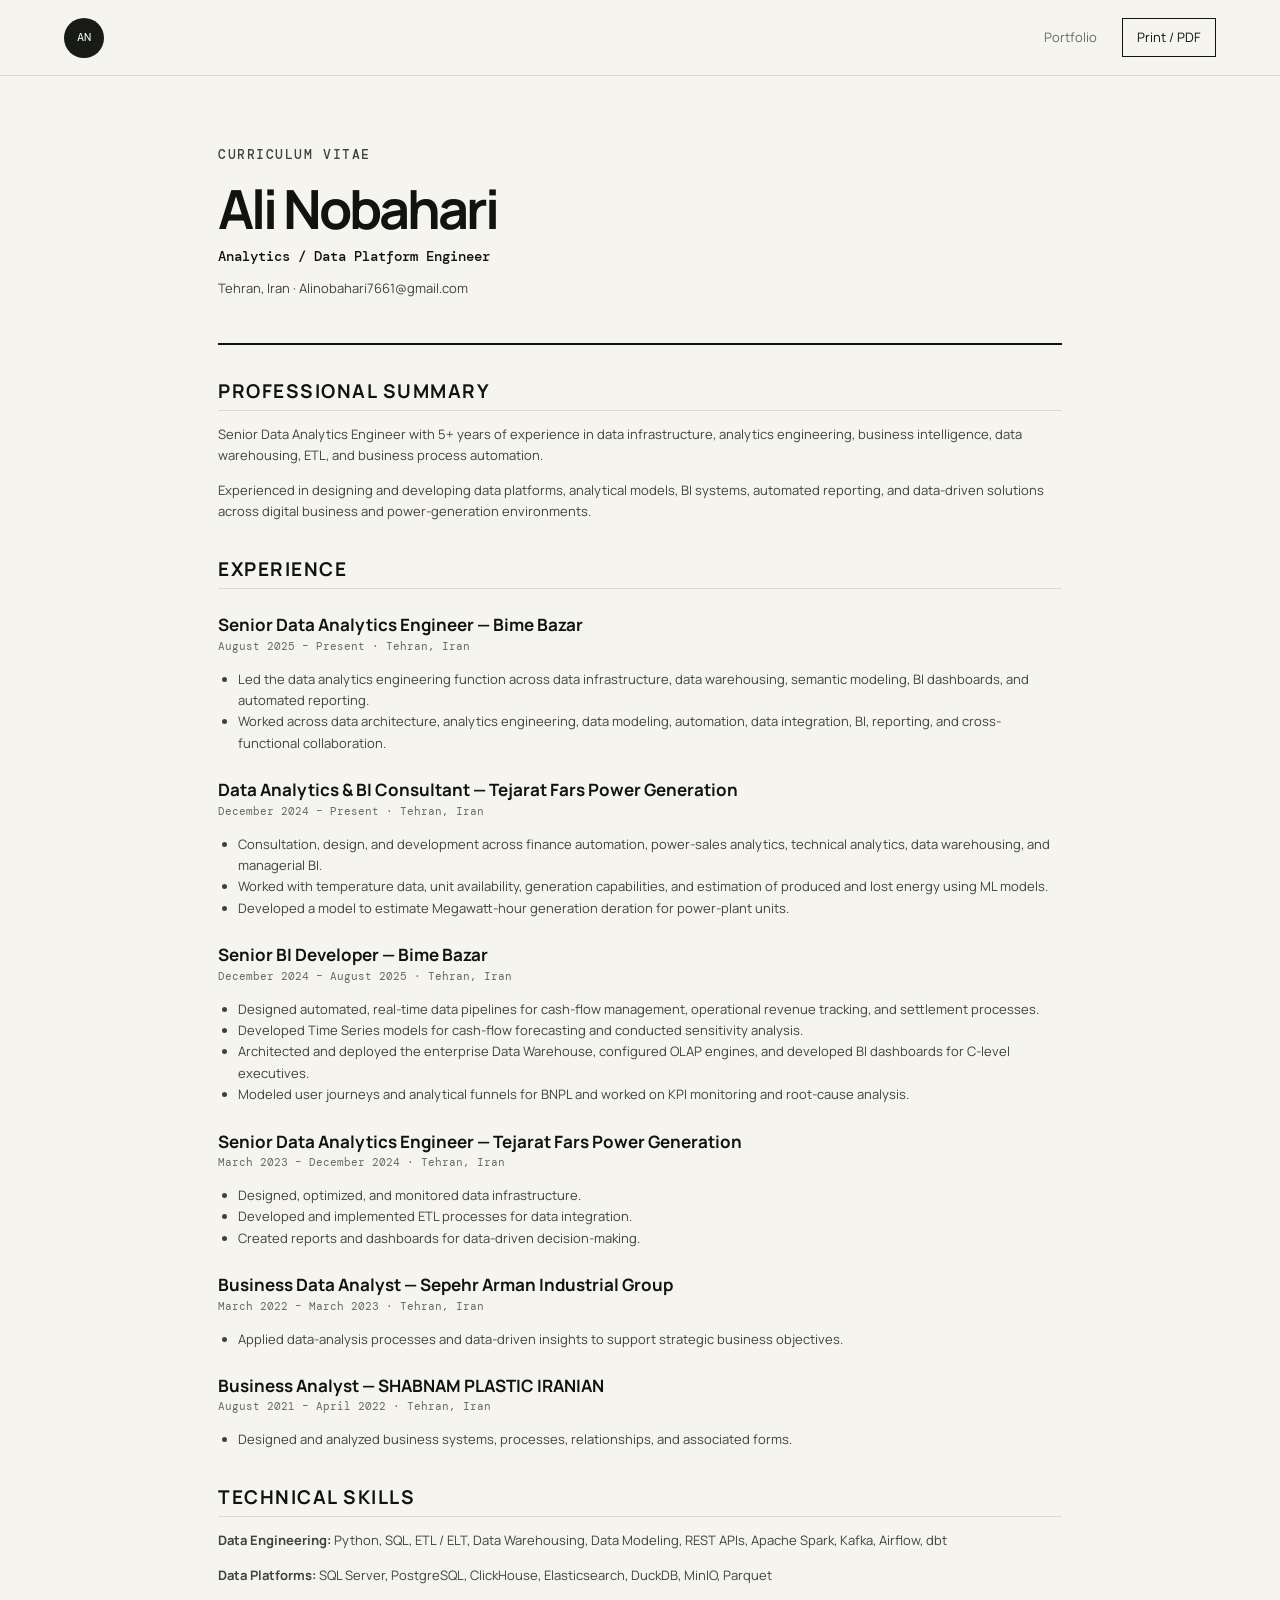
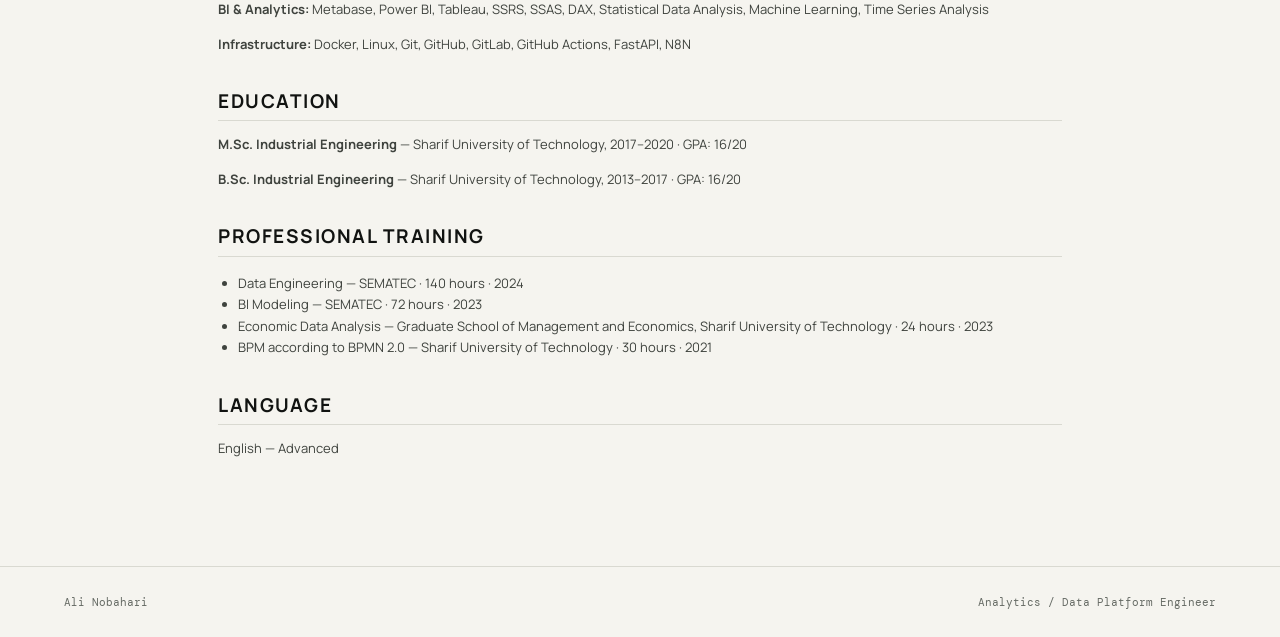
==== cv.html @ 68de4d78 "Add files via upload" ====
<!doctype html>
<html lang="en">
<head>
<meta charset="utf-8">
<meta name="viewport" content="width=device-width, initial-scale=1">
<title>Ali Nobahari — CV</title>
<link rel="stylesheet" href="styles.css">
<style>
.cv { max-width: 900px; margin: 0 auto; padding: 70px 28px; }
.cv-head { border-bottom: 2px solid #111311; padding-bottom: 30px; margin-bottom: 35px; }
.cv-head h1 { font-size: 54px; }
.cv-head .role { font: 500 14px "DM Mono", monospace; margin-top: 12px; }
.cv section { margin: 36px 0; }
.cv h2 { font-size: 19px; text-transform: uppercase; letter-spacing: .08em; border-bottom: 1px solid #d9d9d1; padding-bottom: 9px; }
.cv h3 { font-size: 17px; margin-bottom: 3px; }
.cv .meta { color: #666b65; font: 400 11px "DM Mono", monospace; }
.cv p, .cv li { font-size: 13px; color: #3f433e; }
.cv ul { padding-left: 20px; }
.cv .job { margin: 25px 0; }
.print { position: fixed; right: 24px; bottom: 24px; }
@media print {
  .nav, .print, footer { display:none !important; }
  body { background:white; }
  .cv { padding: 0; }
}
</style>
</head>
<body>
<header class="nav">
<a class="brand" href="index.html">AN</a>
<nav><a href="index.html">Portfolio</a><a class="nav-cta" href="#" onclick="window.print(); return false;">Print / PDF</a></nav>
</header>

<main class="cv">
<div class="cv-head">
  <p class="eyebrow">CURRICULUM VITAE</p>
  <h1>Ali Nobahari</h1>
  <div class="role">Analytics / Data Platform Engineer</div>
  <p>Tehran, Iran · <a href="mailto:Alinobahari7661@gmail.com">Alinobahari7661@gmail.com</a></p>
</div>

<section>
<h2>Professional Summary</h2>
<p>Senior Data Analytics Engineer with 5+ years of experience in data infrastructure, analytics engineering, business intelligence, data warehousing, ETL, and business process automation.</p>
<p>Experienced in designing and developing data platforms, analytical models, BI systems, automated reporting, and data-driven solutions across digital business and power-generation environments.</p>
</section>

<section>
<h2>Experience</h2>

<div class="job"><h3>Senior Data Analytics Engineer — Bime Bazar</h3><div class="meta">August 2025 – Present · Tehran, Iran</div>
<ul><li>Led the data analytics engineering function across data infrastructure, data warehousing, semantic modeling, BI dashboards, and automated reporting.</li><li>Worked across data architecture, analytics engineering, data modeling, automation, data integration, BI, reporting, and cross-functional collaboration.</li></ul></div>

<div class="job"><h3>Data Analytics & BI Consultant — Tejarat Fars Power Generation</h3><div class="meta">December 2024 – Present · Tehran, Iran</div>
<ul><li>Consultation, design, and development across finance automation, power-sales analytics, technical analytics, data warehousing, and managerial BI.</li><li>Worked with temperature data, unit availability, generation capabilities, and estimation of produced and lost energy using ML models.</li><li>Developed a model to estimate Megawatt-hour generation deration for power-plant units.</li></ul></div>

<div class="job"><h3>Senior BI Developer — Bime Bazar</h3><div class="meta">December 2024 – August 2025 · Tehran, Iran</div>
<ul><li>Designed automated, real-time data pipelines for cash-flow management, operational revenue tracking, and settlement processes.</li><li>Developed Time Series models for cash-flow forecasting and conducted sensitivity analysis.</li><li>Architected and deployed the enterprise Data Warehouse, configured OLAP engines, and developed BI dashboards for C-level executives.</li><li>Modeled user journeys and analytical funnels for BNPL and worked on KPI monitoring and root-cause analysis.</li></ul></div>

<div class="job"><h3>Senior Data Analytics Engineer — Tejarat Fars Power Generation</h3><div class="meta">March 2023 – December 2024 · Tehran, Iran</div>
<ul><li>Designed, optimized, and monitored data infrastructure.</li><li>Developed and implemented ETL processes for data integration.</li><li>Created reports and dashboards for data-driven decision-making.</li></ul></div>

<div class="job"><h3>Business Data Analyst — Sepehr Arman Industrial Group</h3><div class="meta">March 2022 – March 2023 · Tehran, Iran</div>
<ul><li>Applied data-analysis processes and data-driven insights to support strategic business objectives.</li></ul></div>

<div class="job"><h3>Business Analyst — SHABNAM PLASTIC IRANIAN</h3><div class="meta">August 2021 – April 2022 · Tehran, Iran</div>
<ul><li>Designed and analyzed business systems, processes, relationships, and associated forms.</li></ul></div>
</section>

<section>
<h2>Technical Skills</h2>
<p><strong>Data Engineering:</strong> Python, SQL, ETL / ELT, Data Warehousing, Data Modeling, REST APIs, Apache Spark, Kafka, Airflow, dbt</p>
<p><strong>Data Platforms:</strong> SQL Server, PostgreSQL, ClickHouse, Elasticsearch, DuckDB, MinIO, Parquet</p>
<p><strong>BI & Analytics:</strong> Metabase, Power BI, Tableau, SSRS, SSAS, DAX, Statistical Data Analysis, Machine Learning, Time Series Analysis</p>
<p><strong>Infrastructure:</strong> Docker, Linux, Git, GitHub, GitLab, GitHub Actions, FastAPI, N8N</p>
</section>

<section>
<h2>Education</h2>
<p><strong>M.Sc. Industrial Engineering</strong> — Sharif University of Technology, 2017–2020 · GPA: 16/20</p>
<p><strong>B.Sc. Industrial Engineering</strong> — Sharif University of Technology, 2013–2017 · GPA: 16/20</p>
</section>

<section>
<h2>Professional Training</h2>
<ul>
<li>Data Engineering — SEMATEC · 140 hours · 2024</li>
<li>BI Modeling — SEMATEC · 72 hours · 2023</li>
<li>Economic Data Analysis — Graduate School of Management and Economics, Sharif University of Technology · 24 hours · 2023</li>
<li>BPM according to BPMN 2.0 — Sharif University of Technology · 30 hours · 2021</li>
</ul>
</section>

<section>
<h2>Language</h2>
<p>English — Advanced</p>
</section>
</main>
<footer><span>Ali Nobahari</span><span>Analytics / Data Platform Engineer</span></footer>
</body>
</html>
---- styles.css ----
@import url('https://fonts.googleapis.com/css2?family=DM+Mono:wght@400;500&family=Manrope:wght@400;500;600;700;800&display=swap');

:root {
  --bg: #f5f4ef;
  --surface: #ffffff;
  --ink: #111311;
  --muted: #666b65;
  --line: #d9d9d1;
  --accent: #9dff00;
  --dark: #171a17;
  --max: 1160px;
}

* { box-sizing: border-box; }
html { scroll-behavior: smooth; }
body {
  margin: 0;
  color: var(--ink);
  background: var(--bg);
  font-family: "Manrope", system-ui, sans-serif;
  line-height: 1.65;
}
a { color: inherit; text-decoration: none; }
.nav {
  position: sticky;
  top: 0;
  z-index: 20;
  height: 76px;
  display: flex;
  align-items: center;
  justify-content: space-between;
  padding: 0 5vw;
  background: rgba(245,244,239,.9);
  backdrop-filter: blur(14px);
  border-bottom: 1px solid var(--line);
}
.brand {
  width: 40px; height: 40px; border-radius: 50%;
  display: grid; place-items: center;
  background: var(--dark); color: white;
  font-family: "DM Mono", monospace; font-size: 12px;
}
.nav nav { display: flex; gap: 25px; align-items: center; font-size: 13px; }
.nav nav a { color: var(--muted); }
.nav nav a:hover { color: var(--ink); }
.nav .nav-cta {
  padding: 8px 14px; border: 1px solid var(--ink); color: var(--ink);
}
.section { max-width: var(--max); margin: 0 auto; padding: 110px 28px; }
.hero {
  min-height: 720px;
  display: grid;
  grid-template-columns: 1.3fr .7fr;
  gap: 80px;
  align-items: center;
}
.eyebrow {
  margin: 0 0 18px;
  color: #6f756d;
  font: 500 11px/1.4 "DM Mono", monospace;
  letter-spacing: .12em;
}
h1 {
  max-width: 850px;
  margin: 0;
  font-size: clamp(44px, 6vw, 78px);
  line-height: .98;
  letter-spacing: -.055em;
}
h1 span {
  text-decoration: underline;
  text-decoration-thickness: 5px;
  text-decoration-color: var(--accent);
  text-underline-offset: 9px;
}
h2 {
  margin: 0;
  font-size: clamp(30px, 4vw, 48px);
  line-height: 1.08;
  letter-spacing: -.04em;
}
h3 { margin: 0 0 8px; line-height: 1.25; }
.lead {
  max-width: 720px;
  margin: 28px 0;
  color: var(--muted);
  font-size: 18px;
}
.hero-photo-wrap {
  justify-self: end;
  width: min(100%, 360px);
  position: relative;
}
.hero-photo-wrap:after {
  content: "";
  position: absolute;
  width: 70%;
  height: 70%;
  right: -25px;
  bottom: -25px;
  background: var(--accent);
  z-index: -1;
}
.hero-photo {
  width: 100%;
  display: block;
  filter: saturate(.92);
}
.actions { display: flex; gap: 12px; flex-wrap: wrap; }
.button {
  display: inline-flex; align-items: center; justify-content: center;
  min-height: 46px; padding: 0 20px;
  border: 1px solid var(--ink);
  font-size: 13px; font-weight: 700;
}
.button.primary { background: var(--dark); color: white; }
.button.secondary { background: transparent; }
.links {
  display: flex; gap: 10px; flex-wrap: wrap;
  margin-top: 28px;
  color: var(--muted);
  font: 400 12px "DM Mono", monospace;
}
.links a { text-decoration: underline; text-underline-offset: 4px; }

.intro-grid, .section-heading, .education {
  border-top: 1px solid var(--line);
}
.intro-grid {
  display: grid; grid-template-columns: 1fr 1fr; gap: 90px;
}
.body-copy { color: var(--muted); font-size: 16px; }
.body-copy p { margin-top: 0; margin-bottom: 22px; }

.section-heading {
  display: flex; justify-content: space-between; gap: 40px;
  padding-top: 35px; margin-bottom: 55px;
}
.section-heading > p { max-width: 300px; color: var(--muted); font-size: 13px; }

.project-grid {
  display: grid; grid-template-columns: repeat(2, 1fr); gap: 16px;
}
.project-card {
  min-height: 280px; padding: 30px;
  background: var(--surface);
  border: 1px solid var(--line);
  display: flex; flex-direction: column;
  transition: transform .2s ease, box-shadow .2s ease;
}
.project-card:hover {
  transform: translateY(-4px);
  box-shadow: 10px 10px 0 var(--accent);
}
.project-card.featured { grid-column: span 2; min-height: 330px; }
.project-number {
  margin-bottom: auto;
  font: 500 11px "DM Mono", monospace;
  color: var(--muted);
}
.project-card h3 { font-size: 25px; max-width: 650px; }
.project-card p { color: var(--muted); max-width: 700px; }
.tags { display: flex; flex-wrap: wrap; gap: 7px; margin-top: 12px; }
.tags span {
  padding: 5px 8px;
  border: 1px solid var(--line);
  font: 400 10px "DM Mono", monospace;
}
.project-meta {
  margin-top: auto;
  color: var(--muted);
  font: 400 11px "DM Mono", monospace;
}

.timeline { border-top: 1px solid var(--line); }
.timeline article {
  display: grid; grid-template-columns: 190px 1fr;
  gap: 45px; padding: 30px 0;
  border-bottom: 1px solid var(--line);
}
.timeline-date { font: 400 11px "DM Mono", monospace; color: var(--muted); }
.timeline p { margin: 5px 0 0; color: var(--muted); }
.timeline .company { color: var(--ink); font-size: 13px; }

.skill-grid {
  display: grid; grid-template-columns: repeat(2, 1fr); gap: 16px;
}
.skill-group {
  padding: 28px; border: 1px solid var(--line); background: var(--surface);
}
.skill-group p { color: var(--muted); margin-bottom: 0; }

.education { display: grid; grid-template-columns: 1fr 1fr; gap: 16px; }
.edu-card { padding: 35px; background: var(--dark); color: white; }
.edu-card .eyebrow { color: #aeb5aa; }
.edu-row {
  display: flex; justify-content: space-between; gap: 20px;
  padding: 18px 0; border-top: 1px solid #363b36;
  font-size: 14px;
}
.edu-row span { color: #aeb5aa; font: 400 11px "DM Mono", monospace; }
.clean-list { padding: 0; margin: 0; list-style: none; color: #d2d6d0; }
.clean-list li { padding: 12px 0; border-bottom: 1px solid #363b36; }

.contact {
  text-align: center;
  border-top: 1px solid var(--line);
}
.contact h2 { max-width: 720px; margin: 0 auto 25px; }
.email-link {
  display: inline-block;
  margin-bottom: 30px;
  font: 500 14px "DM Mono", monospace;
  text-decoration: underline;
  text-underline-offset: 5px;
}
.contact .actions { justify-content: center; }

footer {
  display: flex; justify-content: space-between;
  padding: 28px 5vw;
  border-top: 1px solid var(--line);
  color: var(--muted);
  font: 400 11px "DM Mono", monospace;
}

@media (max-width: 800px) {
  .nav { height: 64px; }
  .nav nav a:not(.nav-cta) { display: none; }
  .section { padding: 75px 20px; }
  .hero { min-height: auto; grid-template-columns: 1fr; gap: 50px; }
  .hero-photo-wrap { justify-self: start; width: min(75vw, 300px); }
  .intro-grid, .education { grid-template-columns: 1fr; gap: 40px; }
  .project-grid, .skill-grid { grid-template-columns: 1fr; }
  .project-card.featured { grid-column: span 1; }
  .section-heading { display: block; }
  .section-heading > p { margin-top: 20px; }
  .timeline article { grid-template-columns: 1fr; gap: 10px; }
  footer { flex-direction: column; gap: 8px; }
}
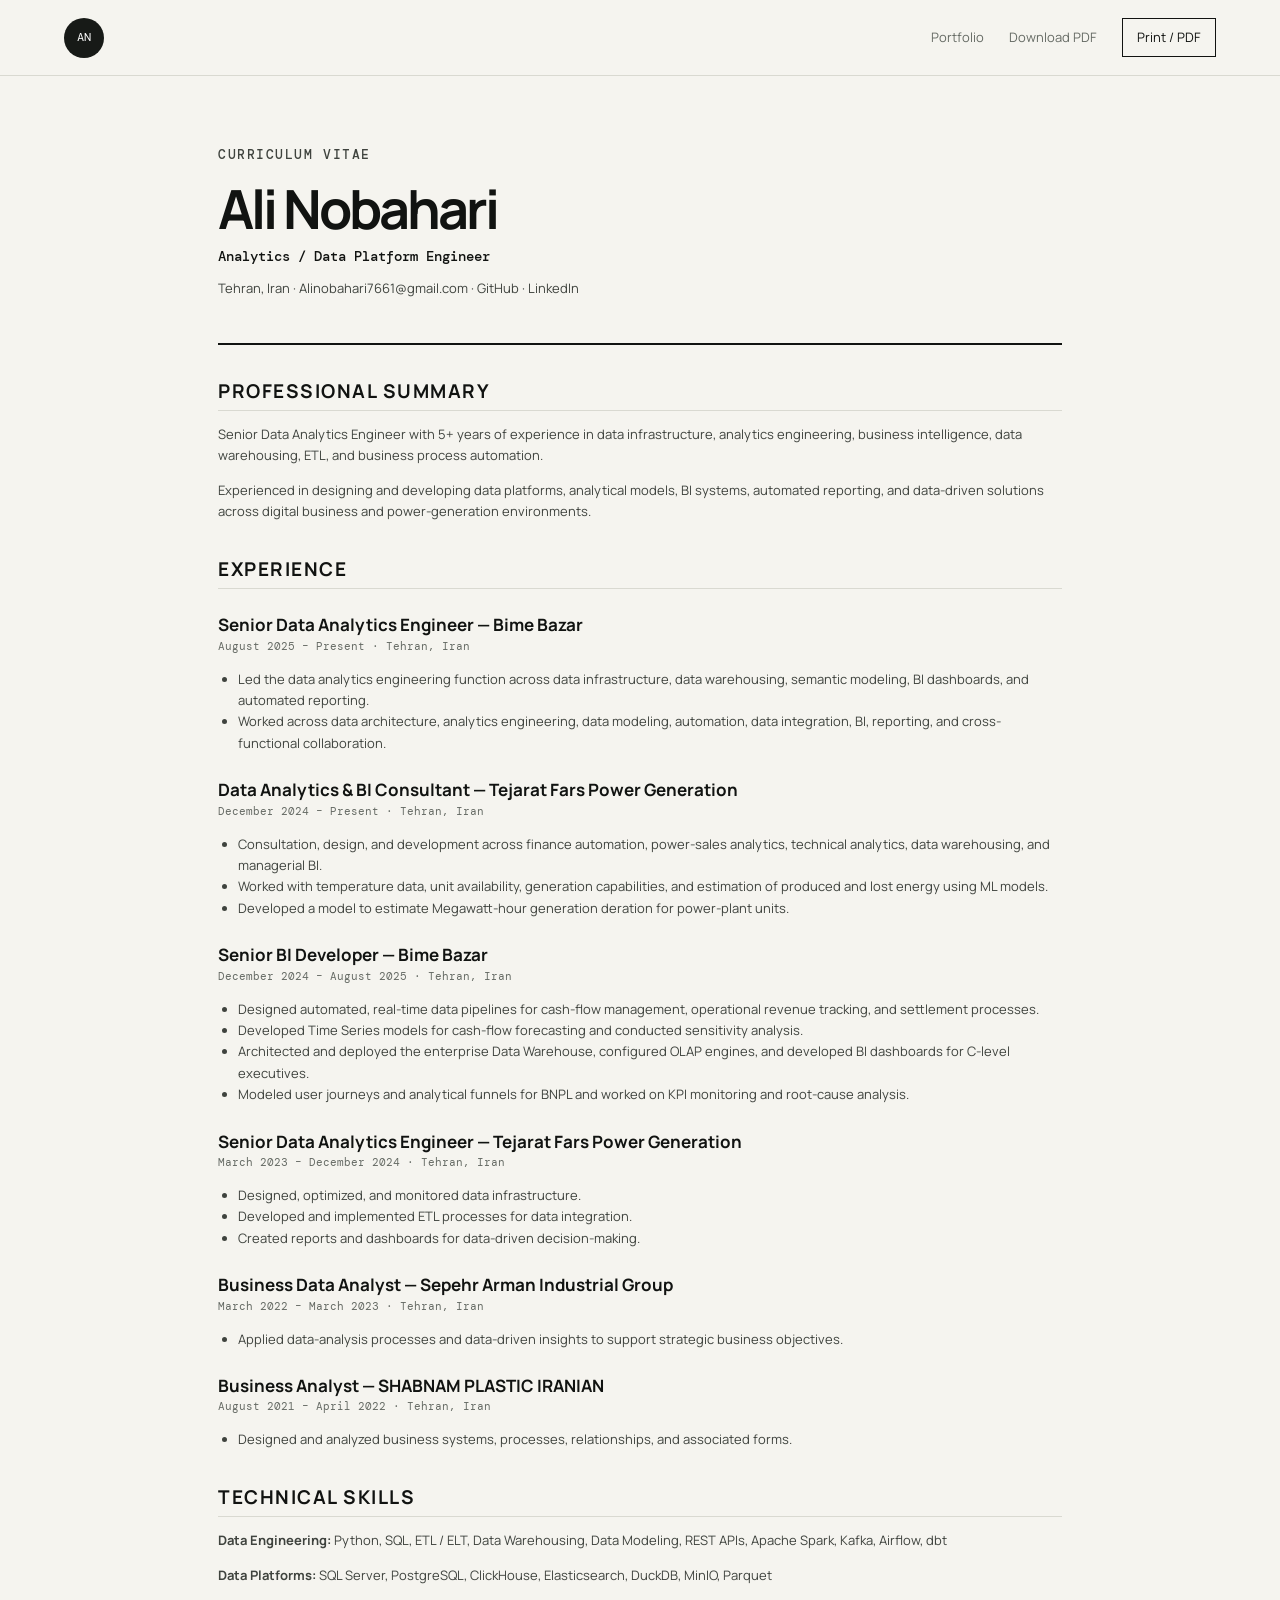
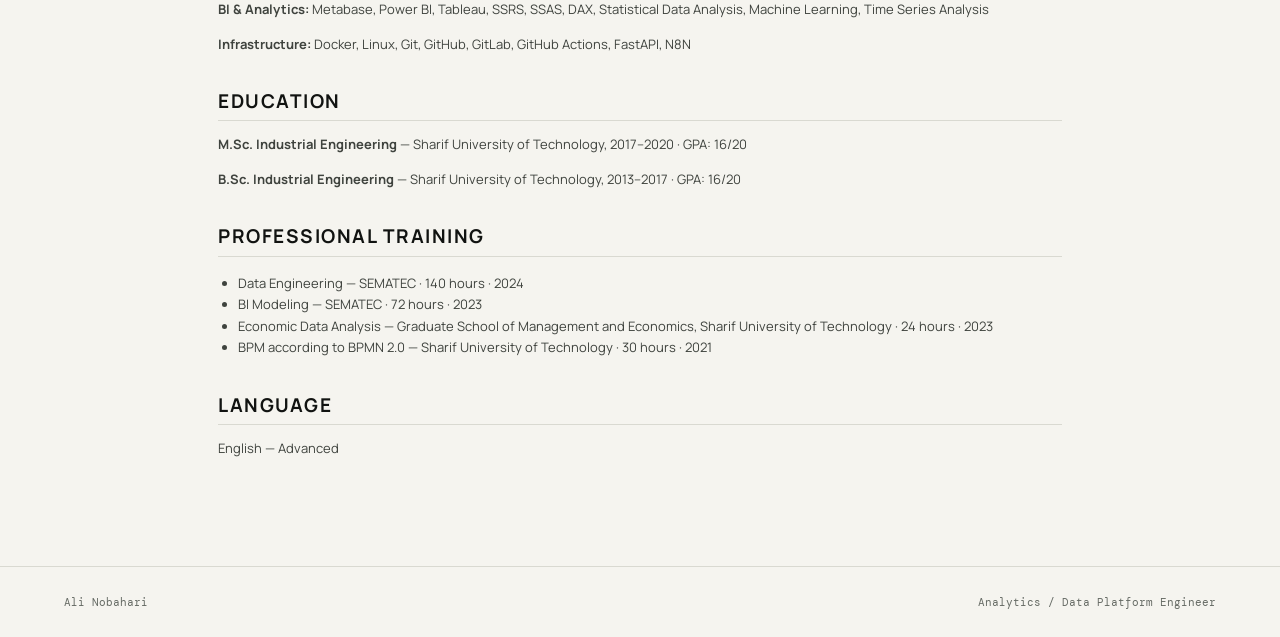
==== commit 3677e2f8: "Enrich the GitHub Pages portfolio with work photos, SEO, and real profile links. Co-authored-by: Cur" ====
--- a/cv.html
+++ b/cv.html
@@ -4,6 +4,14 @@
 <meta charset="utf-8">
 <meta name="viewport" content="width=device-width, initial-scale=1">
 <title>Ali Nobahari — CV</title>
+<meta name="description" content="Curriculum vitae of Ali Nobahari, Analytics / Data Platform Engineer.">
+<link rel="canonical" href="https://alinobahari7661.github.io/portfolio/cv.html">
+<link rel="icon" href="assets/favicon.svg" type="image/svg+xml">
+<meta property="og:type" content="website">
+<meta property="og:title" content="Ali Nobahari — CV">
+<meta property="og:description" content="Curriculum vitae of Ali Nobahari, Analytics / Data Platform Engineer.">
+<meta property="og:url" content="https://alinobahari7661.github.io/portfolio/cv.html">
+<meta property="og:image" content="https://alinobahari7661.github.io/portfolio/assets/og-image.jpg">
 <link rel="stylesheet" href="styles.css">
 <style>
 .cv { max-width: 900px; margin: 0 auto; padding: 70px 28px; }
@@ -28,7 +36,11 @@
 <body>
 <header class="nav">
 <a class="brand" href="index.html">AN</a>
-<nav><a href="index.html">Portfolio</a><a class="nav-cta" href="#" onclick="window.print(); return false;">Print / PDF</a></nav>
+<nav>
+  <a href="index.html">Portfolio</a>
+  <a href="assets/ali-nobahari-cv.pdf" download>Download PDF</a>
+  <a class="nav-cta" href="#" onclick="window.print(); return false;">Print / PDF</a>
+</nav>
 </header>
 
 <main class="cv">
@@ -36,7 +48,7 @@
   <p class="eyebrow">CURRICULUM VITAE</p>
   <h1>Ali Nobahari</h1>
   <div class="role">Analytics / Data Platform Engineer</div>
-  <p>Tehran, Iran · <a href="mailto:Alinobahari7661@gmail.com">Alinobahari7661@gmail.com</a></p>
+  <p>Tehran, Iran · <a href="mailto:Alinobahari7661@gmail.com">Alinobahari7661@gmail.com</a> · <a href="https://github.com/alinobahari7661" target="_blank" rel="noopener">GitHub</a> · <a href="https://www.linkedin.com/in/ali-nobahari-025032a6" target="_blank" rel="noopener">LinkedIn</a></p>
 </div>
 
 <section>
--- a/styles.css
+++ b/styles.css
@@ -152,7 +152,31 @@
   transform: translateY(-4px);
   box-shadow: 10px 10px 0 var(--accent);
 }
-.project-card.featured { grid-column: span 2; min-height: 330px; }
+.project-card.featured {
+  grid-column: span 2;
+  min-height: 330px;
+  display: grid;
+  grid-template-columns: 1.05fr 1fr;
+  gap: 0;
+  padding: 0;
+  overflow: hidden;
+}
+.featured-media {
+  min-height: 280px;
+  background: var(--dark);
+}
+.featured-media img {
+  width: 100%;
+  height: 100%;
+  object-fit: cover;
+  display: block;
+  filter: saturate(.9);
+}
+.featured-copy {
+  padding: 30px;
+  display: flex;
+  flex-direction: column;
+}
 .project-number {
   margin-bottom: auto;
   font: 500 11px "DM Mono", monospace;
@@ -160,6 +184,12 @@
 }
 .project-card h3 { font-size: 25px; max-width: 650px; }
 .project-card p { color: var(--muted); max-width: 700px; }
+.timeline ul {
+  margin: 10px 0 0;
+  padding-left: 18px;
+  color: var(--muted);
+}
+.timeline li { margin: 6px 0; }
 .tags { display: flex; flex-wrap: wrap; gap: 7px; margin-top: 12px; }
 .tags span {
   padding: 5px 8px;
@@ -232,7 +262,11 @@
   .hero-photo-wrap { justify-self: start; width: min(75vw, 300px); }
   .intro-grid, .education { grid-template-columns: 1fr; gap: 40px; }
   .project-grid, .skill-grid { grid-template-columns: 1fr; }
-  .project-card.featured { grid-column: span 1; }
+  .project-card.featured {
+    grid-column: span 1;
+    grid-template-columns: 1fr;
+  }
+  .featured-media { min-height: 200px; max-height: 220px; }
   .section-heading { display: block; }
   .section-heading > p { margin-top: 20px; }
   .timeline article { grid-template-columns: 1fr; gap: 10px; }
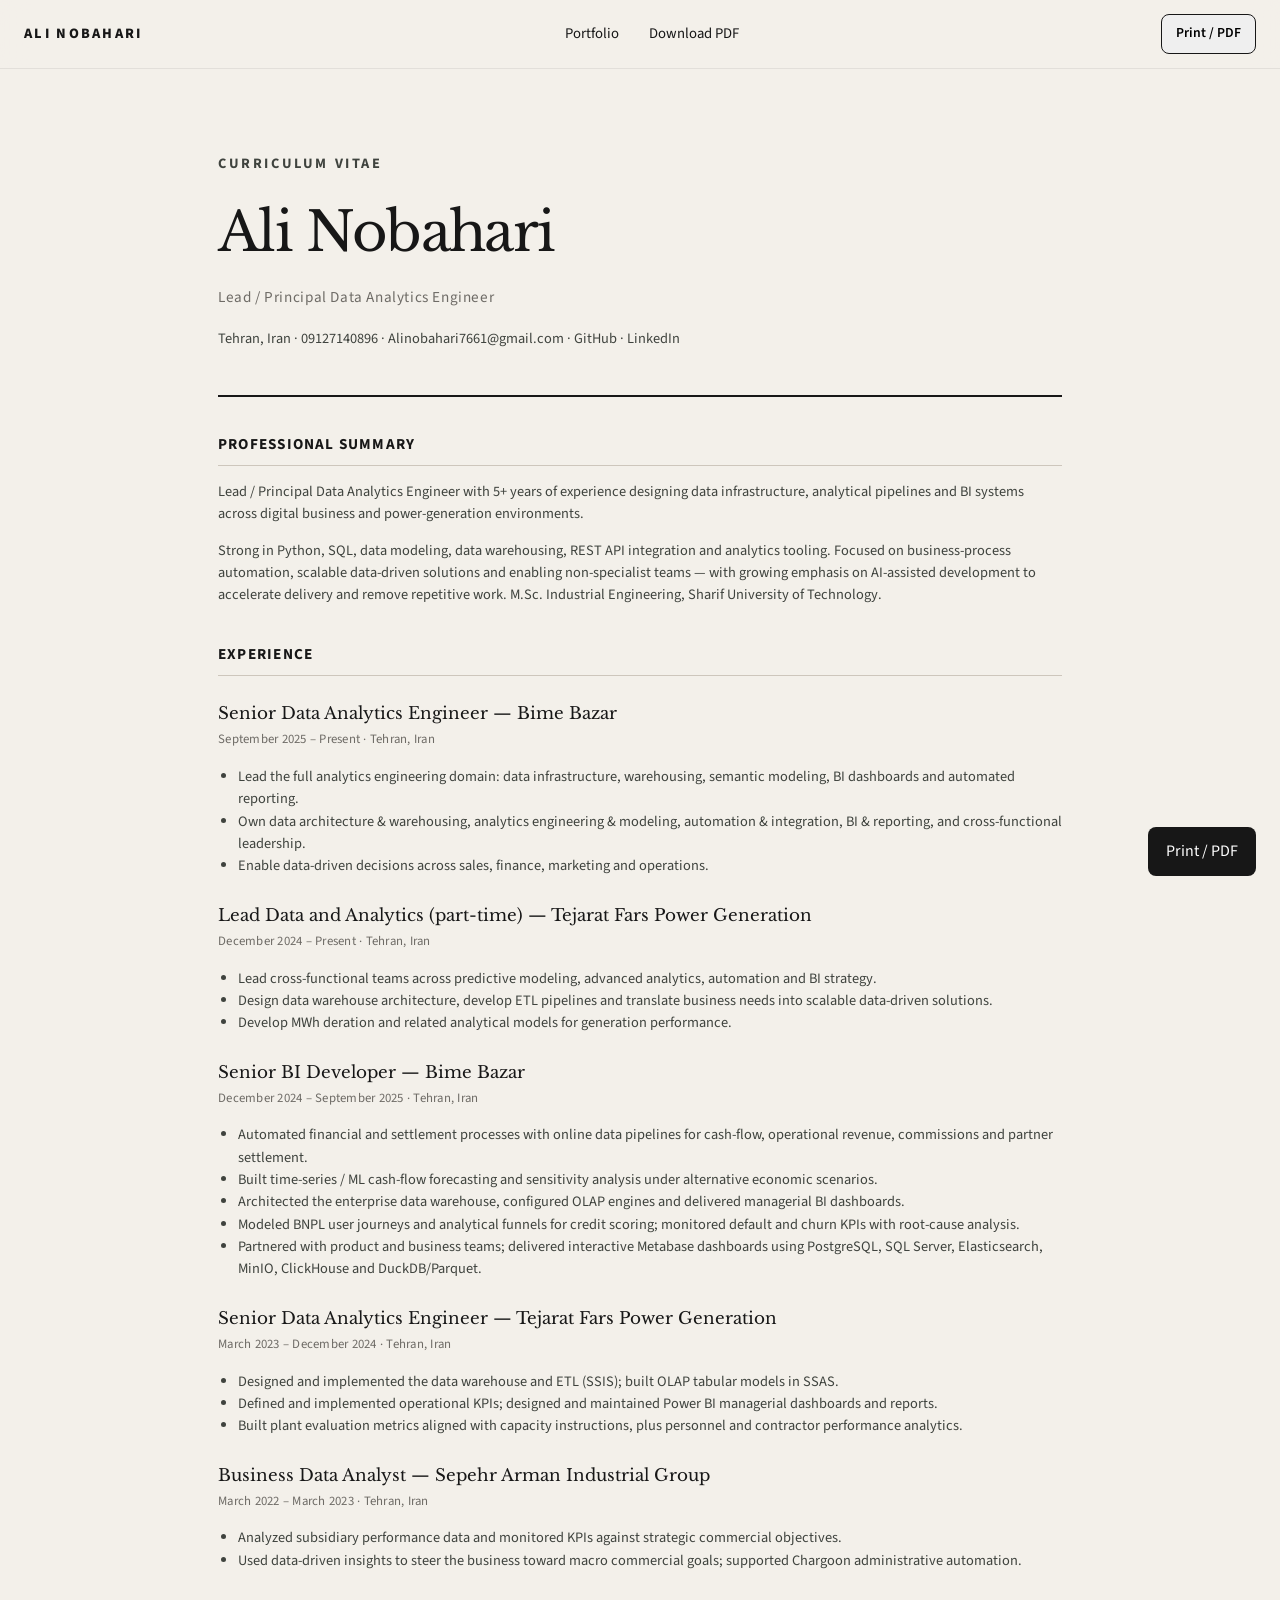
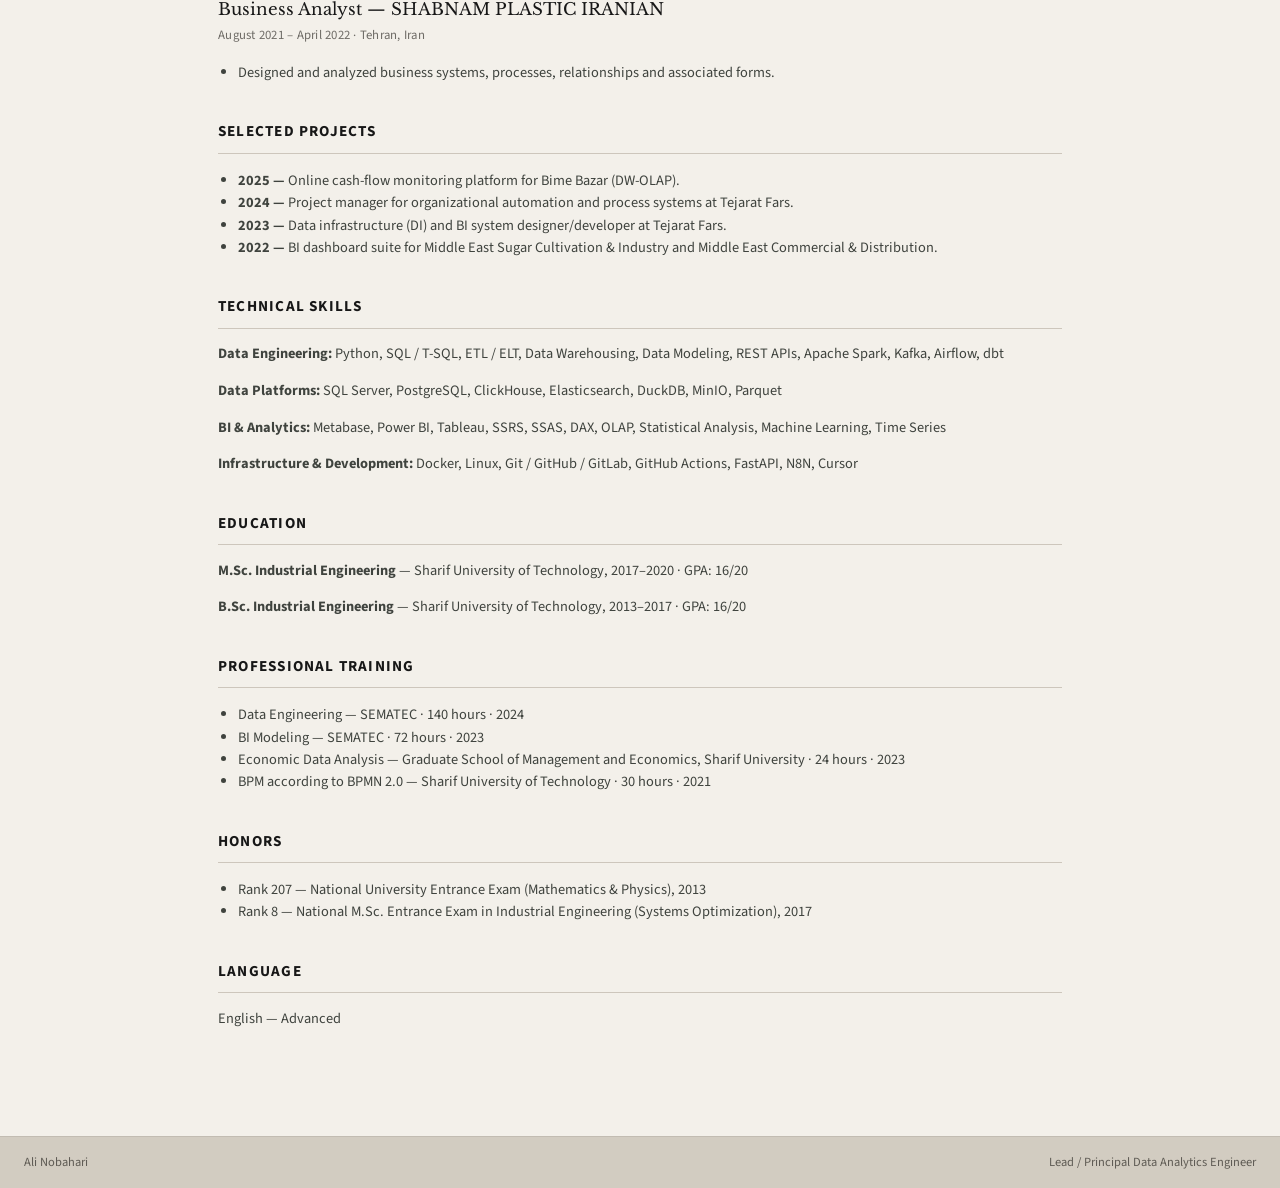
==== commit 65e503bc: "Redesign portfolio like Nima's site and sync Lead/Principal CV content. EOF  Co-authored-by: Cursor " ====
--- a/cv.html
+++ b/cv.html
@@ -1,90 +1,124 @@
-<!doctype html>
+<!DOCTYPE html>
 <html lang="en">
 <head>
 <meta charset="utf-8">
 <meta name="viewport" content="width=device-width, initial-scale=1">
 <title>Ali Nobahari — CV</title>
-<meta name="description" content="Curriculum vitae of Ali Nobahari, Analytics / Data Platform Engineer.">
+<meta name="description" content="Curriculum vitae of Ali Nobahari, Lead / Principal Data Analytics Engineer.">
 <link rel="canonical" href="https://alinobahari7661.github.io/portfolio/cv.html">
 <link rel="icon" href="assets/favicon.svg" type="image/svg+xml">
 <meta property="og:type" content="website">
 <meta property="og:title" content="Ali Nobahari — CV">
-<meta property="og:description" content="Curriculum vitae of Ali Nobahari, Analytics / Data Platform Engineer.">
+<meta property="og:description" content="Curriculum vitae of Ali Nobahari, Lead / Principal Data Analytics Engineer.">
 <meta property="og:url" content="https://alinobahari7661.github.io/portfolio/cv.html">
 <meta property="og:image" content="https://alinobahari7661.github.io/portfolio/assets/og-image.jpg">
-<link rel="stylesheet" href="styles.css">
-<style>
-.cv { max-width: 900px; margin: 0 auto; padding: 70px 28px; }
-.cv-head { border-bottom: 2px solid #111311; padding-bottom: 30px; margin-bottom: 35px; }
-.cv-head h1 { font-size: 54px; }
-.cv-head .role { font: 500 14px "DM Mono", monospace; margin-top: 12px; }
-.cv section { margin: 36px 0; }
-.cv h2 { font-size: 19px; text-transform: uppercase; letter-spacing: .08em; border-bottom: 1px solid #d9d9d1; padding-bottom: 9px; }
-.cv h3 { font-size: 17px; margin-bottom: 3px; }
-.cv .meta { color: #666b65; font: 400 11px "DM Mono", monospace; }
-.cv p, .cv li { font-size: 13px; color: #3f433e; }
-.cv ul { padding-left: 20px; }
-.cv .job { margin: 25px 0; }
-.print { position: fixed; right: 24px; bottom: 24px; }
-@media print {
-  .nav, .print, footer { display:none !important; }
-  body { background:white; }
-  .cv { padding: 0; }
-}
-</style>
+<link rel="stylesheet" href="styles.css?v=20261030">
 </head>
 <body>
-<header class="nav">
-<a class="brand" href="index.html">AN</a>
-<nav>
-  <a href="index.html">Portfolio</a>
-  <a href="assets/ali-nobahari-cv.pdf" download>Download PDF</a>
-  <a class="nav-cta" href="#" onclick="window.print(); return false;">Print / PDF</a>
-</nav>
+<header>
+  <div class="wrap nav">
+    <a class="brand" href="index.html">ALI NOBAHARI</a>
+    <nav class="nav-middle">
+      <a href="index.html">Portfolio</a>
+      <a href="assets/ali-nobahari-cv.pdf" download>Download PDF</a>
+    </nav>
+    <button class="nav-cta" type="button" onclick="window.print()">Print / PDF</button>
+  </div>
 </header>
 
 <main class="cv">
 <div class="cv-head">
   <p class="eyebrow">CURRICULUM VITAE</p>
   <h1>Ali Nobahari</h1>
-  <div class="role">Analytics / Data Platform Engineer</div>
-  <p>Tehran, Iran · <a href="mailto:Alinobahari7661@gmail.com">Alinobahari7661@gmail.com</a> · <a href="https://github.com/alinobahari7661" target="_blank" rel="noopener">GitHub</a> · <a href="https://www.linkedin.com/in/ali-nobahari-025032a6" target="_blank" rel="noopener">LinkedIn</a></p>
+  <div class="role">Lead / Principal Data Analytics Engineer</div>
+  <p>Tehran, Iran · <a href="tel:+989127140896">09127140896</a> · <a href="mailto:Alinobahari7661@gmail.com">Alinobahari7661@gmail.com</a> · <a href="https://github.com/alinobahari7661" target="_blank" rel="noopener">GitHub</a> · <a href="https://www.linkedin.com/in/ali-nobahari-025032a6" target="_blank" rel="noopener">LinkedIn</a></p>
 </div>
 
 <section>
 <h2>Professional Summary</h2>
-<p>Senior Data Analytics Engineer with 5+ years of experience in data infrastructure, analytics engineering, business intelligence, data warehousing, ETL, and business process automation.</p>
-<p>Experienced in designing and developing data platforms, analytical models, BI systems, automated reporting, and data-driven solutions across digital business and power-generation environments.</p>
+<p>Lead / Principal Data Analytics Engineer with 5+ years of experience designing data infrastructure, analytical pipelines and BI systems across digital business and power-generation environments.</p>
+<p>Strong in Python, SQL, data modeling, data warehousing, REST API integration and analytics tooling. Focused on business-process automation, scalable data-driven solutions and enabling non-specialist teams — with growing emphasis on AI-assisted development to accelerate delivery and remove repetitive work. M.Sc. Industrial Engineering, Sharif University of Technology.</p>
 </section>
 
 <section>
 <h2>Experience</h2>
 
-<div class="job"><h3>Senior Data Analytics Engineer — Bime Bazar</h3><div class="meta">August 2025 – Present · Tehran, Iran</div>
-<ul><li>Led the data analytics engineering function across data infrastructure, data warehousing, semantic modeling, BI dashboards, and automated reporting.</li><li>Worked across data architecture, analytics engineering, data modeling, automation, data integration, BI, reporting, and cross-functional collaboration.</li></ul></div>
+<div class="job">
+  <h3>Senior Data Analytics Engineer — Bime Bazar</h3>
+  <div class="meta">September 2025 – Present · Tehran, Iran</div>
+  <ul>
+    <li>Lead the full analytics engineering domain: data infrastructure, warehousing, semantic modeling, BI dashboards and automated reporting.</li>
+    <li>Own data architecture &amp; warehousing, analytics engineering &amp; modeling, automation &amp; integration, BI &amp; reporting, and cross-functional leadership.</li>
+    <li>Enable data-driven decisions across sales, finance, marketing and operations.</li>
+  </ul>
+</div>
 
-<div class="job"><h3>Data Analytics & BI Consultant — Tejarat Fars Power Generation</h3><div class="meta">December 2024 – Present · Tehran, Iran</div>
-<ul><li>Consultation, design, and development across finance automation, power-sales analytics, technical analytics, data warehousing, and managerial BI.</li><li>Worked with temperature data, unit availability, generation capabilities, and estimation of produced and lost energy using ML models.</li><li>Developed a model to estimate Megawatt-hour generation deration for power-plant units.</li></ul></div>
+<div class="job">
+  <h3>Lead Data and Analytics (part-time) — Tejarat Fars Power Generation</h3>
+  <div class="meta">December 2024 – Present · Tehran, Iran</div>
+  <ul>
+    <li>Lead cross-functional teams across predictive modeling, advanced analytics, automation and BI strategy.</li>
+    <li>Design data warehouse architecture, develop ETL pipelines and translate business needs into scalable data-driven solutions.</li>
+    <li>Develop MWh deration and related analytical models for generation performance.</li>
+  </ul>
+</div>
 
-<div class="job"><h3>Senior BI Developer — Bime Bazar</h3><div class="meta">December 2024 – August 2025 · Tehran, Iran</div>
-<ul><li>Designed automated, real-time data pipelines for cash-flow management, operational revenue tracking, and settlement processes.</li><li>Developed Time Series models for cash-flow forecasting and conducted sensitivity analysis.</li><li>Architected and deployed the enterprise Data Warehouse, configured OLAP engines, and developed BI dashboards for C-level executives.</li><li>Modeled user journeys and analytical funnels for BNPL and worked on KPI monitoring and root-cause analysis.</li></ul></div>
+<div class="job">
+  <h3>Senior BI Developer — Bime Bazar</h3>
+  <div class="meta">December 2024 – September 2025 · Tehran, Iran</div>
+  <ul>
+    <li>Automated financial and settlement processes with online data pipelines for cash-flow, operational revenue, commissions and partner settlement.</li>
+    <li>Built time-series / ML cash-flow forecasting and sensitivity analysis under alternative economic scenarios.</li>
+    <li>Architected the enterprise data warehouse, configured OLAP engines and delivered managerial BI dashboards.</li>
+    <li>Modeled BNPL user journeys and analytical funnels for credit scoring; monitored default and churn KPIs with root-cause analysis.</li>
+    <li>Partnered with product and business teams; delivered interactive Metabase dashboards using PostgreSQL, SQL Server, Elasticsearch, MinIO, ClickHouse and DuckDB/Parquet.</li>
+  </ul>
+</div>
 
-<div class="job"><h3>Senior Data Analytics Engineer — Tejarat Fars Power Generation</h3><div class="meta">March 2023 – December 2024 · Tehran, Iran</div>
-<ul><li>Designed, optimized, and monitored data infrastructure.</li><li>Developed and implemented ETL processes for data integration.</li><li>Created reports and dashboards for data-driven decision-making.</li></ul></div>
+<div class="job">
+  <h3>Senior Data Analytics Engineer — Tejarat Fars Power Generation</h3>
+  <div class="meta">March 2023 – December 2024 · Tehran, Iran</div>
+  <ul>
+    <li>Designed and implemented the data warehouse and ETL (SSIS); built OLAP tabular models in SSAS.</li>
+    <li>Defined and implemented operational KPIs; designed and maintained Power BI managerial dashboards and reports.</li>
+    <li>Built plant evaluation metrics aligned with capacity instructions, plus personnel and contractor performance analytics.</li>
+  </ul>
+</div>
 
-<div class="job"><h3>Business Data Analyst — Sepehr Arman Industrial Group</h3><div class="meta">March 2022 – March 2023 · Tehran, Iran</div>
-<ul><li>Applied data-analysis processes and data-driven insights to support strategic business objectives.</li></ul></div>
+<div class="job">
+  <h3>Business Data Analyst — Sepehr Arman Industrial Group</h3>
+  <div class="meta">March 2022 – March 2023 · Tehran, Iran</div>
+  <ul>
+    <li>Analyzed subsidiary performance data and monitored KPIs against strategic commercial objectives.</li>
+    <li>Used data-driven insights to steer the business toward macro commercial goals; supported Chargoon administrative automation.</li>
+  </ul>
+</div>
 
-<div class="job"><h3>Business Analyst — SHABNAM PLASTIC IRANIAN</h3><div class="meta">August 2021 – April 2022 · Tehran, Iran</div>
-<ul><li>Designed and analyzed business systems, processes, relationships, and associated forms.</li></ul></div>
+<div class="job">
+  <h3>Business Analyst — SHABNAM PLASTIC IRANIAN</h3>
+  <div class="meta">August 2021 – April 2022 · Tehran, Iran</div>
+  <ul>
+    <li>Designed and analyzed business systems, processes, relationships and associated forms.</li>
+  </ul>
+</div>
+</section>
+
+<section>
+<h2>Selected Projects</h2>
+<ul>
+<li><strong>2025 —</strong> Online cash-flow monitoring platform for Bime Bazar (DW-OLAP).</li>
+<li><strong>2024 —</strong> Project manager for organizational automation and process systems at Tejarat Fars.</li>
+<li><strong>2023 —</strong> Data infrastructure (DI) and BI system designer/developer at Tejarat Fars.</li>
+<li><strong>2022 —</strong> BI dashboard suite for Middle East Sugar Cultivation &amp; Industry and Middle East Commercial &amp; Distribution.</li>
+</ul>
 </section>
 
 <section>
 <h2>Technical Skills</h2>
-<p><strong>Data Engineering:</strong> Python, SQL, ETL / ELT, Data Warehousing, Data Modeling, REST APIs, Apache Spark, Kafka, Airflow, dbt</p>
+<p><strong>Data Engineering:</strong> Python, SQL / T-SQL, ETL / ELT, Data Warehousing, Data Modeling, REST APIs, Apache Spark, Kafka, Airflow, dbt</p>
 <p><strong>Data Platforms:</strong> SQL Server, PostgreSQL, ClickHouse, Elasticsearch, DuckDB, MinIO, Parquet</p>
-<p><strong>BI & Analytics:</strong> Metabase, Power BI, Tableau, SSRS, SSAS, DAX, Statistical Data Analysis, Machine Learning, Time Series Analysis</p>
-<p><strong>Infrastructure:</strong> Docker, Linux, Git, GitHub, GitLab, GitHub Actions, FastAPI, N8N</p>
+<p><strong>BI &amp; Analytics:</strong> Metabase, Power BI, Tableau, SSRS, SSAS, DAX, OLAP, Statistical Analysis, Machine Learning, Time Series</p>
+<p><strong>Infrastructure &amp; Development:</strong> Docker, Linux, Git / GitHub / GitLab, GitHub Actions, FastAPI, N8N, Cursor</p>
 </section>
 
 <section>
@@ -98,8 +132,16 @@
 <ul>
 <li>Data Engineering — SEMATEC · 140 hours · 2024</li>
 <li>BI Modeling — SEMATEC · 72 hours · 2023</li>
-<li>Economic Data Analysis — Graduate School of Management and Economics, Sharif University of Technology · 24 hours · 2023</li>
+<li>Economic Data Analysis — Graduate School of Management and Economics, Sharif University · 24 hours · 2023</li>
 <li>BPM according to BPMN 2.0 — Sharif University of Technology · 30 hours · 2021</li>
+</ul>
+</section>
+
+<section>
+<h2>Honors</h2>
+<ul>
+<li>Rank 207 — National University Entrance Exam (Mathematics &amp; Physics), 2013</li>
+<li>Rank 8 — National M.Sc. Entrance Exam in Industrial Engineering (Systems Optimization), 2017</li>
 </ul>
 </section>
 
@@ -108,6 +150,14 @@
 <p>English — Advanced</p>
 </section>
 </main>
-<footer><span>Ali Nobahari</span><span>Analytics / Data Platform Engineer</span></footer>
+
+<button class="print" type="button" onclick="window.print()">Print / PDF</button>
+
+<footer class="site-footer">
+  <div class="wrap footer-row">
+    <span>Ali Nobahari</span>
+    <span>Lead / Principal Data Analytics Engineer</span>
+  </div>
+</footer>
 </body>
 </html>
--- a/styles.css
+++ b/styles.css
@@ -1,274 +1,808 @@
-@import url('https://fonts.googleapis.com/css2?family=DM+Mono:wght@400;500&family=Manrope:wght@400;500;600;700;800&display=swap');
+@import url('https://fonts.googleapis.com/css2?family=Libre+Baskerville:ital,wght@0,400;0,700;1,400&family=Source+Sans+3:wght@400;500;600;700;800&display=swap');
 
 :root {
-  --bg: #f5f4ef;
-  --surface: #ffffff;
-  --ink: #111311;
-  --muted: #666b65;
-  --line: #d9d9d1;
-  --accent: #9dff00;
-  --dark: #171a17;
-  --max: 1160px;
+  --paper: #f3f0ea;
+  --paper-2: #e7e2da;
+  --paper-3: #ddd7ce;
+  --paper-4: #efebe5;
+  --ink: #171717;
+  --muted: #6e6b66;
+  --line: #cdc6bc;
+  --dark: #171717;
+  --dark-card: rgba(255, 255, 255, .04);
+  --dark-text: #efede8;
+  --accent: #caa067;
+  --white: #fff;
+  --serif: "Libre Baskerville", Georgia, serif;
+  --sans: "Source Sans 3", "Segoe UI", sans-serif;
+  --radius: 18px;
+  --max: 1240px;
+  --transition: .28s ease;
 }
 
 * { box-sizing: border-box; }
 html { scroll-behavior: smooth; }
+section { scroll-margin-top: 82px; }
 body {
   margin: 0;
+  -webkit-font-smoothing: antialiased;
+  text-rendering: optimizeLegibility;
+  background: var(--paper);
   color: var(--ink);
-  background: var(--bg);
-  font-family: "Manrope", system-ui, sans-serif;
-  line-height: 1.65;
-}
+  font-family: var(--sans);
+  line-height: 1.55;
+}
+img { width: 100%; display: block; }
 a { color: inherit; text-decoration: none; }
-.nav {
+button, a { font: inherit; }
+button { cursor: pointer; }
+a:focus-visible, button:focus-visible, [tabindex]:focus-visible {
+  outline: 2px solid var(--accent);
+  outline-offset: 3px;
+}
+
+.wrap { width: min(calc(100% - 48px), var(--max)); margin-inline: auto; }
+.section { padding: 72px 0; }
+.eyebrow {
+  text-transform: uppercase;
+  letter-spacing: .18em;
+  font-size: .72rem;
+  font-weight: 700;
+}
+.section-title {
+  font-family: var(--serif);
+  font-size: clamp(1.9rem, 3.6vw, 3.7rem);
+  line-height: 1.02;
+  font-weight: 400;
+  letter-spacing: -.03em;
+  margin: 12px 0 22px;
+}
+.reveal {
+  opacity: 0;
+  transform: translateY(18px);
+  transition: opacity .65s ease, transform .65s ease;
+}
+.reveal.visible { opacity: 1; transform: none; }
+
+/* Header */
+header {
   position: sticky;
   top: 0;
-  z-index: 20;
-  height: 76px;
+  z-index: 50;
+  backdrop-filter: blur(14px);
+  background: rgba(243, 240, 234, .88);
+  border-bottom: 1px solid rgba(0, 0, 0, .07);
+}
+.nav {
+  height: 68px;
   display: flex;
   align-items: center;
   justify-content: space-between;
-  padding: 0 5vw;
-  background: rgba(245,244,239,.9);
-  backdrop-filter: blur(14px);
-  border-bottom: 1px solid var(--line);
+  gap: 22px;
 }
 .brand {
-  width: 40px; height: 40px; border-radius: 50%;
-  display: grid; place-items: center;
-  background: var(--dark); color: white;
-  font-family: "DM Mono", monospace; font-size: 12px;
-}
-.nav nav { display: flex; gap: 25px; align-items: center; font-size: 13px; }
-.nav nav a { color: var(--muted); }
-.nav nav a:hover { color: var(--ink); }
-.nav .nav-cta {
-  padding: 8px 14px; border: 1px solid var(--ink); color: var(--ink);
-}
-.section { max-width: var(--max); margin: 0 auto; padding: 110px 28px; }
+  font-weight: 800;
+  letter-spacing: .16em;
+  font-size: .9rem;
+}
+.nav-middle { display: flex; gap: 30px; font-size: .92rem; }
+.nav-middle a { position: relative; padding: 8px 0; }
+.nav-middle a::after {
+  content: "";
+  position: absolute;
+  inset-inline-start: 0;
+  bottom: 0;
+  width: 0;
+  height: 1px;
+  background: currentColor;
+  transition: width .24s ease;
+}
+.nav-middle a:hover::after,
+.nav-middle a:focus-visible::after { width: 100%; }
+.nav-cta {
+  border: 1px solid var(--ink);
+  padding: 8px 14px;
+  border-radius: 8px;
+  font-size: .86rem;
+  font-weight: 600;
+  transition: background var(--transition), color var(--transition);
+}
+.nav-cta:hover { background: var(--ink); color: white; }
+
+/* Hero */
 .hero {
-  min-height: 720px;
-  display: grid;
-  grid-template-columns: 1.3fr .7fr;
-  gap: 80px;
+  position: relative;
+  overflow: hidden;
+  min-height: 50vh;
+  display: flex;
   align-items: center;
-}
-.eyebrow {
-  margin: 0 0 18px;
-  color: #6f756d;
-  font: 500 11px/1.4 "DM Mono", monospace;
-  letter-spacing: .12em;
-}
-h1 {
-  max-width: 850px;
-  margin: 0;
-  font-size: clamp(44px, 6vw, 78px);
-  line-height: .98;
-  letter-spacing: -.055em;
-}
-h1 span {
-  text-decoration: underline;
-  text-decoration-thickness: 5px;
-  text-decoration-color: var(--accent);
-  text-underline-offset: 9px;
-}
-h2 {
-  margin: 0;
-  font-size: clamp(30px, 4vw, 48px);
-  line-height: 1.08;
-  letter-spacing: -.04em;
-}
-h3 { margin: 0 0 8px; line-height: 1.25; }
-.lead {
-  max-width: 720px;
-  margin: 28px 0;
+  background:
+    radial-gradient(circle at 82% 24%, rgba(0, 0, 0, .045), transparent 22%),
+    linear-gradient(135deg, #f6f3ed 0%, #efeae2 68%, #e4ddd3 100%);
+  border-bottom: 1px solid rgba(0, 0, 0, .05);
+}
+.hero::after {
+  content: "";
+  position: absolute;
+  width: 430px;
+  height: 430px;
+  border: 1px solid rgba(0, 0, 0, .055);
+  border-radius: 50%;
+  right: -140px;
+  top: 60px;
+}
+.hero-bg-image {
+  position: absolute;
+  inset-block: 0;
+  inset-inline-end: 0;
+  width: min(34vw, 390px);
+  pointer-events: none;
+  opacity: .9;
+}
+.hero-bg-image::before,
+.hero-bg-image::after {
+  content: "";
+  position: absolute;
+  border: 1px solid rgba(0, 0, 0, .08);
+  border-radius: 50%;
+}
+.hero-bg-image::before {
+  width: 250px;
+  height: 250px;
+  top: 28px;
+  right: 42px;
+}
+.hero-bg-image::after {
+  width: 120px;
+  height: 120px;
+  bottom: 56px;
+  left: 8px;
+  border-style: dashed;
+  border-color: rgba(0, 0, 0, .14);
+}
+.hero-drawing-line {
+  position: absolute;
+  right: 58px;
+  top: 34px;
+  width: 180px;
+  height: 180px;
+  border-top: 2px solid rgba(0, 0, 0, .10);
+  border-right: 2px solid rgba(0, 0, 0, .10);
+  border-radius: 65% 55% 60% 40%;
+  transform: rotate(22deg);
+}
+.hero-drawing-line::after {
+  content: "";
+  position: absolute;
+  right: 78px;
+  top: 116px;
+  width: 170px;
+  height: 2px;
+  background: rgba(0, 0, 0, .08);
+  transform: rotate(-60deg);
+  transform-origin: right center;
+}
+.hero-grid {
+  position: relative;
+  z-index: 1;
+  display: grid;
+  grid-template-columns: 1.15fr .85fr;
+  align-items: center;
+  gap: 24px;
+  padding: 18px 0 20px;
+}
+.hero-copy-wrap { max-width: 720px; }
+.hero h1 {
+  font-family: var(--serif);
+  font-size: clamp(2.6rem, 4.8vw, 4.35rem);
+  line-height: .92;
+  font-weight: 400;
+  letter-spacing: -.05em;
+  margin: 10px 0 14px;
+}
+.hero-copy {
+  font-family: var(--serif);
+  font-size: clamp(1.02rem, 1.35vw, 1.22rem);
+  line-height: 1.28;
+  max-width: 520px;
+}
+.hero-support {
+  margin-top: 10px;
+  max-width: 500px;
   color: var(--muted);
-  font-size: 18px;
-}
-.hero-photo-wrap {
-  justify-self: end;
-  width: min(100%, 360px);
+  font-size: .92rem;
+}
+.hero-meta {
+  display: flex;
+  gap: 10px;
+  flex-wrap: wrap;
+  margin-top: 14px;
+}
+.meta-pill {
+  font-size: .8rem;
+  padding: 8px 12px;
+  border: 1px solid rgba(0, 0, 0, .12);
+  border-radius: 999px;
+  background: rgba(255, 255, 255, .3);
+}
+.hero-actions {
+  display: flex;
+  gap: 12px;
+  margin-top: 18px;
+  flex-wrap: wrap;
+}
+.btn {
+  border: 1px solid var(--ink);
+  padding: 13px 20px;
+  border-radius: 8px;
+  transition: transform var(--transition), background var(--transition), color var(--transition);
+  display: inline-flex;
+  align-items: center;
+}
+.btn:hover,
+.btn:focus-visible { transform: translateY(-2px); }
+.btn.primary { background: var(--ink); color: white; }
+.hero-visual {
   position: relative;
-}
-.hero-photo-wrap:after {
-  content: "";
-  position: absolute;
-  width: 70%;
-  height: 70%;
-  right: -25px;
-  bottom: -25px;
-  background: var(--accent);
-  z-index: -1;
-}
-.hero-photo {
-  width: 100%;
-  display: block;
-  filter: saturate(.92);
-}
-.actions { display: flex; gap: 12px; flex-wrap: wrap; }
-.button {
-  display: inline-flex; align-items: center; justify-content: center;
-  min-height: 46px; padding: 0 20px;
-  border: 1px solid var(--ink);
-  font-size: 13px; font-weight: 700;
-}
-.button.primary { background: var(--dark); color: white; }
-.button.secondary { background: transparent; }
-.links {
-  display: flex; gap: 10px; flex-wrap: wrap;
-  margin-top: 28px;
-  color: var(--muted);
-  font: 400 12px "DM Mono", monospace;
-}
-.links a { text-decoration: underline; text-underline-offset: 4px; }
-
-.intro-grid, .section-heading, .education {
-  border-top: 1px solid var(--line);
-}
-.intro-grid {
-  display: grid; grid-template-columns: 1fr 1fr; gap: 90px;
-}
-.body-copy { color: var(--muted); font-size: 16px; }
-.body-copy p { margin-top: 0; margin-bottom: 22px; }
-
-.section-heading {
-  display: flex; justify-content: space-between; gap: 40px;
-  padding-top: 35px; margin-bottom: 55px;
-}
-.section-heading > p { max-width: 300px; color: var(--muted); font-size: 13px; }
-
-.project-grid {
-  display: grid; grid-template-columns: repeat(2, 1fr); gap: 16px;
-}
-.project-card {
-  min-height: 280px; padding: 30px;
-  background: var(--surface);
-  border: 1px solid var(--line);
-  display: flex; flex-direction: column;
-  transition: transform .2s ease, box-shadow .2s ease;
-}
-.project-card:hover {
-  transform: translateY(-4px);
-  box-shadow: 10px 10px 0 var(--accent);
-}
-.project-card.featured {
-  grid-column: span 2;
-  min-height: 330px;
-  display: grid;
-  grid-template-columns: 1.05fr 1fr;
-  gap: 0;
-  padding: 0;
+  display: flex;
+  justify-content: center;
+  align-items: center;
+  min-height: 230px;
+}
+.portrait {
+  width: min(100%, 220px);
+  aspect-ratio: .83;
   overflow: hidden;
-}
-.featured-media {
-  min-height: 280px;
-  background: var(--dark);
-}
-.featured-media img {
-  width: 100%;
+  border-radius: 150px 150px 14px 14px;
+  box-shadow: 0 22px 45px rgba(0, 0, 0, .13);
+  border: 1px solid rgba(0, 0, 0, .08);
+  background: #d8d2c9;
+  position: relative;
+  z-index: 2;
+}
+.portrait img {
   height: 100%;
   object-fit: cover;
+  object-position: center top;
+}
+.doodle {
+  position: absolute;
+  left: 0;
+  top: 2px;
+  width: 150px;
+  transform: rotate(-5deg);
+  font-family: var(--serif);
+  font-size: .92rem;
+  font-style: italic;
+  z-index: 3;
+}
+.doodle svg { width: 110px; margin-top: 6px; overflow: visible; }
+.hero-sketch {
+  position: absolute;
+  inset-inline-end: 12px;
+  inset-block-end: 20px;
+  width: 80px;
+  height: 80px;
+  border: 1px dashed rgba(0, 0, 0, .18);
+  border-radius: 50%;
+  z-index: 1;
+}
+
+/* About */
+.about { background: var(--paper-3); }
+.about-grid {
+  display: grid;
+  grid-template-columns: 1fr 1fr;
+  gap: 22px;
+  align-items: start;
+}
+.about-text { max-width: 520px; }
+.about-text .section-title {
+  font-size: clamp(1.45rem, 2.1vw, 2.2rem);
+  max-width: 340px;
+  margin-bottom: 18px;
+}
+.about-text p {
+  max-width: 430px;
+  color: #2e2d2a;
+  font-size: .92rem;
+}
+.capability-grid {
+  display: grid;
+  grid-template-columns: repeat(2, minmax(0, 1fr));
+  gap: 14px;
+  align-self: stretch;
+}
+.cap-card,
+.value-card {
+  border: 1px solid rgba(0, 0, 0, .11);
+  padding: 16px;
+  min-height: 128px;
+  border-radius: var(--radius);
+  background: rgba(255, 255, 255, .14);
+  transition: opacity var(--transition), transform var(--transition), background var(--transition), box-shadow var(--transition), border-color var(--transition), color var(--transition);
+  outline: none;
+}
+.cap-card .icon,
+.value-card .icon {
+  font-size: 1.15rem;
+  margin-bottom: 18px;
+  color: var(--muted);
+  transition: color var(--transition), transform var(--transition);
+}
+.cap-card h3,
+.value-card h3 {
+  font-family: var(--serif);
+  margin: 0 0 8px;
+  font-size: 1.08rem;
+  transition: color var(--transition);
+}
+.cap-card p,
+.value-card p { margin: 0; font-size: .9rem; }
+.interactive-group.focus-mode > * { opacity: .5; }
+.interactive-group.focus-mode > *.is-hot {
+  opacity: 1;
+  transform: translateY(-7px);
+  background: linear-gradient(145deg, #fbf7f0, #efe5d8);
+  border-color: rgba(202, 160, 103, .9);
+  box-shadow: 0 14px 36px rgba(0, 0, 0, .11), 0 0 0 1px rgba(202, 160, 103, .08) inset;
+}
+.interactive-group.focus-mode > *.is-hot .icon,
+.interactive-group.focus-mode > *.is-hot h3 {
+  color: #b07b39;
+  transform: translateY(-1px);
+}
+
+/* Work */
+.work {
+  background:
+    radial-gradient(circle at 50% -12%, rgba(255, 255, 255, .06), transparent 36%),
+    linear-gradient(rgba(0, 0, 0, .12), rgba(0, 0, 0, .12)),
+    var(--dark);
+  color: var(--dark-text);
+}
+.work-heading {
+  display: flex;
+  justify-content: space-between;
+  align-items: end;
+  gap: 30px;
+}
+.work-heading .section-title {
+  max-width: 420px;
+  font-size: clamp(1.55rem, 2.45vw, 2.35rem);
+  margin-bottom: 10px;
+}
+.details-link {
+  background: transparent;
+  color: inherit;
+  border: 0;
+  border-bottom: 1px solid currentColor;
+  padding: 6px 0;
+  opacity: .8;
+}
+.timeline-nav {
+  position: relative;
+  display: grid;
+  grid-template-columns: .95fr 1.35fr .95fr;
+  margin: 28px 0 20px;
+}
+.timeline-nav::before {
+  content: "";
+  position: absolute;
+  height: 1px;
+  background: rgba(255, 255, 255, .45);
+  left: 8%;
+  right: 8%;
+  top: 28px;
+}
+.timeline-point {
+  position: relative;
+  z-index: 2;
+  border: 0;
+  background: transparent;
+  color: inherit;
+  text-align: center;
+  padding-bottom: 10px;
+}
+.timeline-point .dot {
   display: block;
-  filter: saturate(.9);
-}
-.featured-copy {
-  padding: 30px;
+  width: 18px;
+  height: 18px;
+  margin: 13px auto 0;
+  background: #efebe4;
+  border-radius: 50%;
+  border: 4px solid var(--dark);
+  box-shadow: 0 0 0 1px rgba(255, 255, 255, .4);
+  transition: var(--transition);
+}
+.timeline-point.active { color: var(--accent); }
+.timeline-point.active .dot {
+  width: 24px;
+  height: 24px;
+  margin-top: 10px;
+  background: var(--accent);
+  box-shadow: 0 0 0 4px rgba(202, 160, 103, .18);
+}
+.work-cards {
+  display: grid;
+  grid-template-columns: repeat(3, 1fr);
+  gap: 14px;
+}
+.work-card {
+  border: 1px solid rgba(255, 255, 255, .14);
+  border-radius: var(--radius);
+  padding: 16px;
+  min-height: 308px;
+  background: var(--dark-card);
+  transition: opacity var(--transition), transform var(--transition), border-color var(--transition), box-shadow var(--transition), background var(--transition);
+  cursor: pointer;
+  position: relative;
+  outline: none;
+}
+.work-cards.has-active .work-card { opacity: .45; transform: scale(.985); }
+.work-cards.has-active .work-card.active {
+  opacity: 1;
+  transform: translateY(-9px) scale(1.015);
+  border-color: var(--accent);
+  background: rgba(255, 255, 255, .065);
+  box-shadow: 0 18px 42px rgba(0, 0, 0, .34);
+}
+.work-cards.has-active .work-card.active::before {
+  content: "";
+  position: absolute;
+  inset-block: 18px;
+  inset-inline-start: 0;
+  width: 3px;
+  border-radius: 3px;
+  background: var(--accent);
+}
+.company-mark {
+  width: 56px;
+  height: 56px;
+  border: 1px solid rgba(255, 255, 255, .22);
+  border-radius: 14px;
+  display: grid;
+  place-items: center;
+  margin-bottom: 18px;
+  font-family: var(--serif);
+  font-size: 1.45rem;
+}
+.work-card h3 {
+  font-family: var(--serif);
+  font-size: 1.45rem;
+  line-height: 1.02;
+  margin: 0;
+}
+.role {
+  color: #c9c5bf;
+  margin: 5px 0 18px;
+  font-size: .92rem;
+}
+.work-card ul {
+  padding-inline-start: 18px;
+  margin: 0 0 18px;
+  color: #e5e0d8;
+}
+.achievement {
+  border-top: 1px solid rgba(255, 255, 255, .13);
+  padding-top: 18px;
+  margin-top: 18px;
+}
+.achievement p {
+  margin: 8px 0 0;
+  color: #c9c5bf;
+  font-size: .88rem;
+}
+.card-details {
+  position: absolute;
+  bottom: 18px;
+  inset-inline-end: 22px;
+  border: 0;
+  color: inherit;
+  background: transparent;
+  opacity: .78;
+}
+
+/* Value */
+.value { background: var(--paper-4); }
+.value .section-title {
+  max-width: 400px;
+  font-size: clamp(1.5rem, 2.3vw, 2.2rem);
+}
+.value-grid {
+  display: grid;
+  grid-template-columns: repeat(5, minmax(0, 1fr));
+  gap: 12px;
+  margin-top: 24px;
+}
+.value-card {
+  min-height: 128px;
+  text-align: center;
+  background: rgba(255, 255, 255, .35);
+}
+.value-card p {
+  color: var(--muted);
+  font-size: .84rem;
+  line-height: 1.5;
+}
+
+/* Skills / Education */
+.personal {
+  background: #ece7df;
+  padding: 26px 0 32px;
+}
+.personal .section-title {
+  font-size: clamp(1.35rem, 2.1vw, 2rem);
+  max-width: 360px;
+  margin-top: 8px;
+  margin-bottom: 18px;
+}
+.personal-shell {
+  display: grid;
+  grid-template-columns: 180px 1fr;
+  gap: 24px;
+  align-items: start;
+}
+.personal-photo {
+  width: 100%;
+  max-width: 180px;
+  aspect-ratio: 1 / 1.05;
+  overflow: hidden;
+  border-radius: 26px;
+  box-shadow: 0 16px 36px rgba(0, 0, 0, .08);
+  border: 1px solid rgba(0, 0, 0, .08);
+  justify-self: start;
+  background: #d7d1c7;
+}
+.personal-photo img {
+  height: 100%;
+  object-fit: cover;
+  object-position: center top;
+}
+.personal-info {
+  display: grid;
+  grid-template-columns: 1fr 1fr;
+  gap: 18px;
+}
+.mini-block {
+  padding: 16px;
+  background: rgba(255, 255, 255, .32);
+  border: 1px solid rgba(0, 0, 0, .08);
+  border-radius: var(--radius);
+}
+.mini-heading {
+  letter-spacing: .18em;
+  text-transform: uppercase;
+  font-size: .74rem;
+  margin-bottom: 18px;
+}
+.interest-list,
+.education-list {
+  display: grid;
+  gap: 14px;
+  color: #302f2d;
+}
+.interest { display: flex; gap: 12px; align-items: center; }
+.interest span:first-child { width: 18px; text-align: center; color: #7d6644; }
+
+/* Contact */
+.contact {
+  background: #dcd6cc;
+  padding: 34px 0;
+}
+.contact-grid {
+  display: grid;
+  grid-template-columns: .9fr 1.1fr;
+  gap: 40px;
+  align-items: center;
+}
+.contact-title {
+  font-family: var(--serif);
+  font-size: clamp(1.45rem, 2.4vw, 2rem);
+  line-height: 1.03;
+  margin: 10px 0 0;
+}
+.contact-links {
+  display: grid;
+  grid-template-columns: .95fr 1.35fr .95fr;
+  gap: 12px;
+}
+.contact-item {
+  border: 1px solid rgba(0, 0, 0, .12);
+  border-radius: 14px;
+  padding: 16px;
+  background: rgba(255, 255, 255, .25);
+  transition: transform var(--transition), background var(--transition), border-color var(--transition);
+  overflow-wrap: anywhere;
+}
+.contact-item strong {
+  white-space: nowrap;
+  font-size: .98rem;
+}
+.contact-item:hover,
+.contact-item:focus-visible {
+  transform: translateY(-4px);
+  background: rgba(255, 255, 255, .52);
+  border-color: rgba(202, 160, 103, .65);
+}
+.contact-label {
+  font-size: .7rem;
+  text-transform: uppercase;
+  letter-spacing: .12em;
+  color: var(--muted);
+  display: block;
+  margin-bottom: 10px;
+}
+
+.site-footer {
+  background: #d2ccc1;
+  border-top: 1px solid rgba(0, 0, 0, .08);
+  padding: 16px 0;
+  color: #5f5b54;
+  font-size: .78rem;
+}
+.footer-row {
   display: flex;
-  flex-direction: column;
-}
-.project-number {
-  margin-bottom: auto;
-  font: 500 11px "DM Mono", monospace;
+  justify-content: space-between;
+  gap: 20px;
+  flex-wrap: wrap;
+}
+
+/* Drawer */
+.drawer-backdrop {
+  position: fixed;
+  inset: 0;
+  background: rgba(0, 0, 0, .55);
+  z-index: 100;
+  opacity: 0;
+  pointer-events: none;
+  transition: opacity .25s ease;
+}
+.drawer-backdrop.open { opacity: 1; pointer-events: auto; }
+.drawer {
+  position: absolute;
+  top: 0;
+  right: 0;
+  width: min(620px, 92vw);
+  height: 100%;
+  background: #f4f1eb;
+  color: #181818;
+  padding: 34px 30px;
+  transform: translateX(100%);
+  transition: transform .35s ease;
+  overflow-y: auto;
+}
+.drawer-backdrop.open .drawer { transform: translateX(0); }
+.drawer-close {
+  float: inline-end;
+  border: 0;
+  background: none;
+  font-size: 1.6rem;
+}
+.drawer h2 {
+  font-family: var(--serif);
+  font-size: clamp(1.8rem, 3vw, 2.4rem);
+  margin-top: 54px;
+  margin-bottom: 18px;
+}
+.drawer-body { white-space: pre-line; line-height: 1.8; }
+
+/* CV page */
+.cv { max-width: 900px; margin: 0 auto; padding: 70px 28px; }
+.cv-head { border-bottom: 2px solid #171717; padding-bottom: 30px; margin-bottom: 35px; }
+.cv-head h1 {
+  font-family: var(--serif);
+  font-size: clamp(2.4rem, 5vw, 3.4rem);
+  margin: 0;
+  font-weight: 400;
+  letter-spacing: -.03em;
+}
+.cv-head .role {
+  font-size: .95rem;
+  margin-top: 12px;
   color: var(--muted);
-}
-.project-card h3 { font-size: 25px; max-width: 650px; }
-.project-card p { color: var(--muted); max-width: 700px; }
-.timeline ul {
-  margin: 10px 0 0;
-  padding-left: 18px;
-  color: var(--muted);
-}
-.timeline li { margin: 6px 0; }
-.tags { display: flex; flex-wrap: wrap; gap: 7px; margin-top: 12px; }
-.tags span {
-  padding: 5px 8px;
-  border: 1px solid var(--line);
-  font: 400 10px "DM Mono", monospace;
-}
-.project-meta {
-  margin-top: auto;
-  color: var(--muted);
-  font: 400 11px "DM Mono", monospace;
-}
-
-.timeline { border-top: 1px solid var(--line); }
-.timeline article {
-  display: grid; grid-template-columns: 190px 1fr;
-  gap: 45px; padding: 30px 0;
+  letter-spacing: .04em;
+}
+.cv section { margin: 36px 0; }
+.cv h2 {
+  font-size: .95rem;
+  text-transform: uppercase;
+  letter-spacing: .08em;
   border-bottom: 1px solid var(--line);
-}
-.timeline-date { font: 400 11px "DM Mono", monospace; color: var(--muted); }
-.timeline p { margin: 5px 0 0; color: var(--muted); }
-.timeline .company { color: var(--ink); font-size: 13px; }
-
-.skill-grid {
-  display: grid; grid-template-columns: repeat(2, 1fr); gap: 16px;
-}
-.skill-group {
-  padding: 28px; border: 1px solid var(--line); background: var(--surface);
-}
-.skill-group p { color: var(--muted); margin-bottom: 0; }
-
-.education { display: grid; grid-template-columns: 1fr 1fr; gap: 16px; }
-.edu-card { padding: 35px; background: var(--dark); color: white; }
-.edu-card .eyebrow { color: #aeb5aa; }
-.edu-row {
-  display: flex; justify-content: space-between; gap: 20px;
-  padding: 18px 0; border-top: 1px solid #363b36;
-  font-size: 14px;
-}
-.edu-row span { color: #aeb5aa; font: 400 11px "DM Mono", monospace; }
-.clean-list { padding: 0; margin: 0; list-style: none; color: #d2d6d0; }
-.clean-list li { padding: 12px 0; border-bottom: 1px solid #363b36; }
-
-.contact {
-  text-align: center;
-  border-top: 1px solid var(--line);
-}
-.contact h2 { max-width: 720px; margin: 0 auto 25px; }
-.email-link {
-  display: inline-block;
-  margin-bottom: 30px;
-  font: 500 14px "DM Mono", monospace;
-  text-decoration: underline;
-  text-underline-offset: 5px;
-}
-.contact .actions { justify-content: center; }
-
-footer {
-  display: flex; justify-content: space-between;
-  padding: 28px 5vw;
-  border-top: 1px solid var(--line);
-  color: var(--muted);
-  font: 400 11px "DM Mono", monospace;
-}
-
-@media (max-width: 800px) {
-  .nav { height: 64px; }
-  .nav nav a:not(.nav-cta) { display: none; }
-  .section { padding: 75px 20px; }
-  .hero { min-height: auto; grid-template-columns: 1fr; gap: 50px; }
-  .hero-photo-wrap { justify-self: start; width: min(75vw, 300px); }
-  .intro-grid, .education { grid-template-columns: 1fr; gap: 40px; }
-  .project-grid, .skill-grid { grid-template-columns: 1fr; }
-  .project-card.featured {
-    grid-column: span 1;
-    grid-template-columns: 1fr;
+  padding-bottom: 9px;
+  font-family: var(--sans);
+}
+.cv h3 { font-size: 1.05rem; margin-bottom: 3px; font-family: var(--serif); font-weight: 400; }
+.cv .meta { color: var(--muted); font-size: .8rem; letter-spacing: .02em; }
+.cv p, .cv li { font-size: .9rem; color: #3f433e; }
+.cv ul { padding-left: 20px; }
+.cv .job { margin: 25px 0; }
+.print {
+  position: fixed;
+  right: 24px;
+  bottom: 24px;
+  z-index: 40;
+  background: var(--ink);
+  color: white;
+  border: 0;
+  padding: 12px 18px;
+  border-radius: 8px;
+}
+
+@media print {
+  header, .print, .site-footer { display: none !important; }
+  body { background: white; }
+  .cv { padding: 0; }
+}
+
+/* Responsive */
+@media (max-width: 1100px) {
+  .hero-grid { grid-template-columns: 1fr .82fr; gap: 26px; }
+  .about-grid { grid-template-columns: .9fr 1.1fr; }
+  .section { padding: 46px 0; }
+}
+@media (max-width: 950px) {
+  .hero { min-height: auto; }
+  .hero-grid,
+  .about-grid,
+  .contact-grid { grid-template-columns: 1fr; }
+  .hero-grid { padding: 18px 0 22px; }
+  .hero-visual { order: 2; min-height: auto; }
+  .hero-bg-image { width: min(30vw, 220px); opacity: .95; }
+  .hero-drawing-line { width: 110px; height: 110px; right: 20px; top: 18px; }
+  .hero-bg-image::before { width: 120px; height: 120px; top: 14px; right: 18px; }
+  .hero-bg-image::after { width: 58px; height: 58px; bottom: 28px; left: 0; }
+  .portrait { width: 190px; }
+  .doodle { left: auto; right: 0; top: 10px; }
+  .about-text { max-width: none; }
+  .about-text .section-title,
+  .about-text p { max-width: none; }
+  .work-cards { grid-template-columns: 1fr; }
+  .work-cards.has-active .work-card { opacity: .65; }
+  .work-cards.has-active .work-card.active { opacity: 1; }
+  .value-grid { grid-template-columns: repeat(2, 1fr); }
+  .personal-shell { grid-template-columns: 120px 1fr; gap: 16px; }
+  .personal-photo { max-width: 120px; }
+  .personal-info { grid-template-columns: 1fr 1fr; }
+  .contact-links { grid-template-columns: 1fr; }
+}
+@media (max-width: 700px) {
+  .wrap { width: min(calc(100% - 28px), var(--max)); }
+  .nav-middle { display: none; }
+  .hero h1 { font-size: 2.35rem; }
+  .hero-copy { font-size: 1.05rem; }
+  .hero::after { display: none; }
+  .capability-grid { grid-template-columns: repeat(2, minmax(0, 1fr)); }
+  .value-grid { grid-template-columns: repeat(2, minmax(0, 1fr)); }
+  .personal-shell { grid-template-columns: 92px 1fr; }
+  .personal-info { grid-template-columns: 1fr; }
+  .work-heading { align-items: start; flex-direction: column; }
+  .timeline-nav { font-size: .75rem; margin-top: 26px; }
+  .work-card { min-height: 295px; }
+  .cap-card, .value-card { min-height: 118px; padding: 14px; }
+  .personal { padding: 30px 0 38px; }
+  .personal-photo { max-width: 92px; }
+  .drawer { padding: 28px 22px; }
+  .drawer h2 { margin-top: 44px; }
+}
+@media (max-width: 520px) {
+  .capability-grid, .value-grid { grid-template-columns: repeat(2, minmax(0, 1fr)); gap: 9px; }
+  .value-card:last-child { grid-column: 1 / -1; }
+  .cap-card, .value-card { min-height: 104px; padding: 12px; }
+  .hero-support { font-size: .85rem; }
+  .meta-pill { font-size: .7rem; padding: 6px 9px; }
+  .hero-actions .btn { padding: 11px 14px; }
+  .personal-shell { grid-template-columns: 82px 1fr; gap: 12px; }
+  .personal-photo { max-width: 82px; border-radius: 18px; }
+  .hero-drawing-line, .hero-bg-image::before { display: none; }
+  .hero-bg-image { width: 80px; }
+  .contact-item strong { white-space: normal; }
+}
+@media (prefers-reduced-motion: reduce) {
+  *, *::before, *::after {
+    scroll-behavior: auto !important;
+    transition: none !important;
+    animation: none !important;
   }
-  .featured-media { min-height: 200px; max-height: 220px; }
-  .section-heading { display: block; }
-  .section-heading > p { margin-top: 20px; }
-  .timeline article { grid-template-columns: 1fr; gap: 10px; }
-  footer { flex-direction: column; gap: 8px; }
-}
+  .reveal { opacity: 1; transform: none; }
+}
